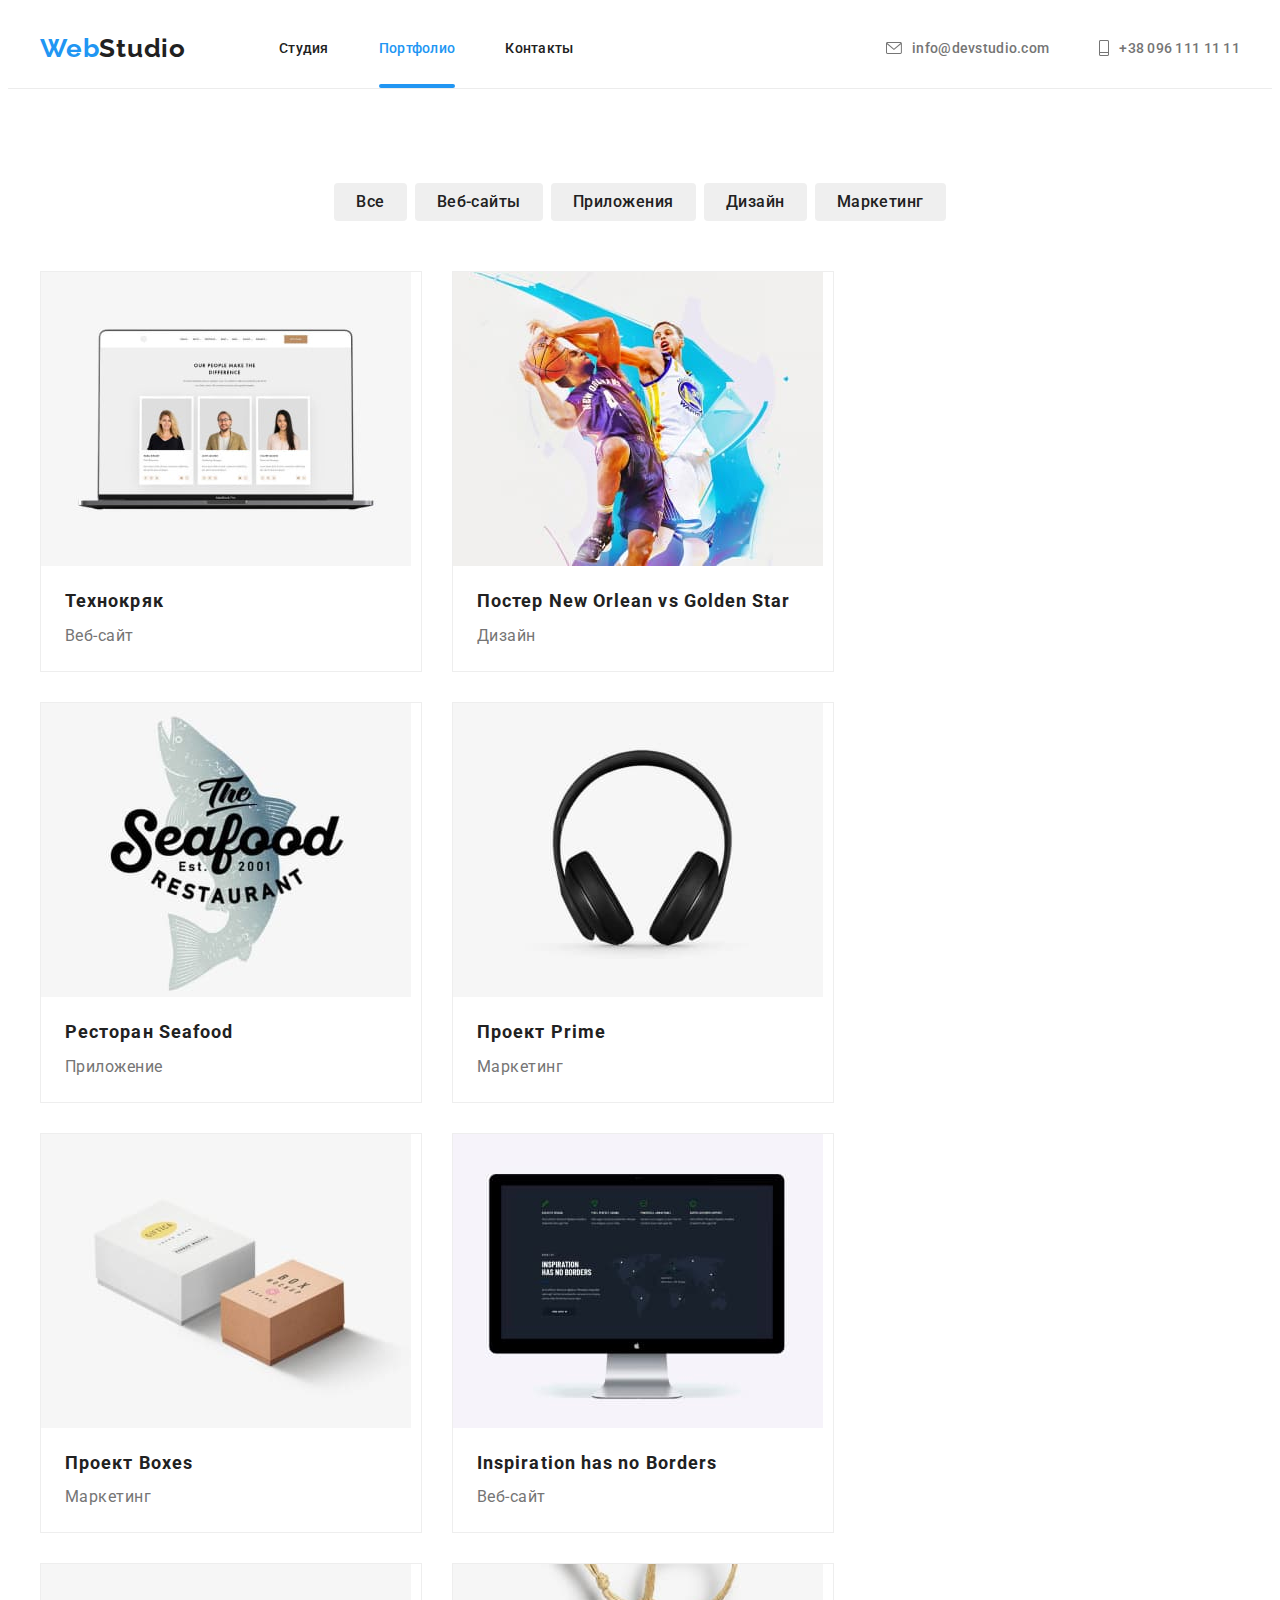
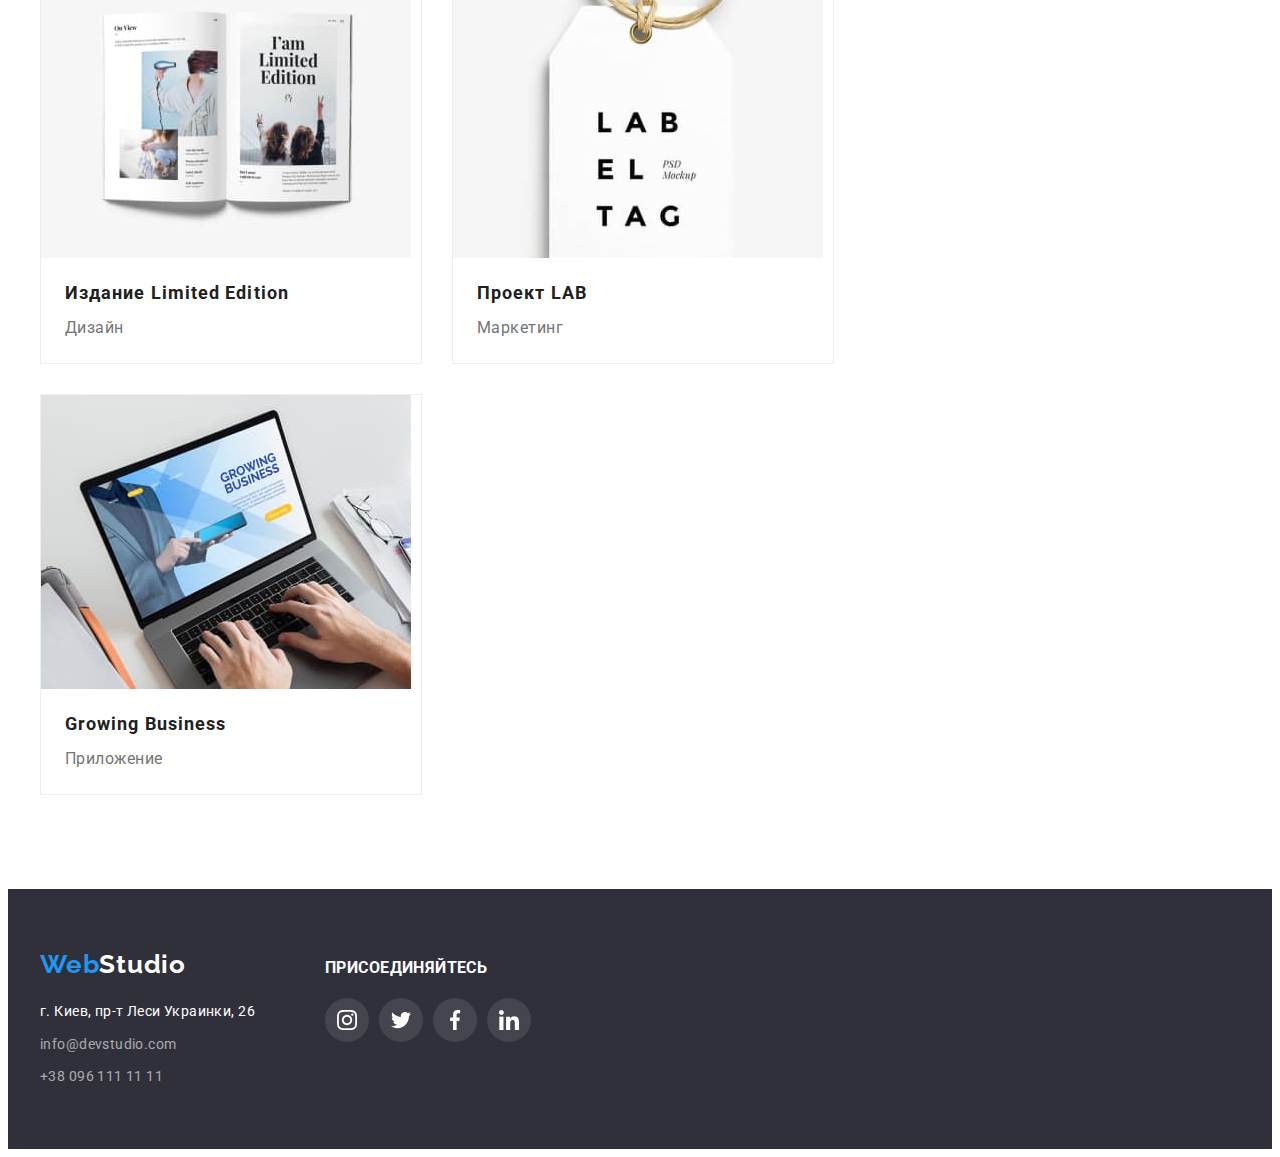
==== portfolio.html @ 5a347564 "Initial commit" ====
<!DOCTYPE html>
<html lang="en">
<head>
    <meta charset="UTF-8">
    <meta http-equiv="X-UA-Compatible" content="IE=edge">
    <meta name="viewport" content="width=device-width, initial-scale=1.0">
    <title>Portfolio</title>
    <link rel="preconnect" href="https://fonts.gstatic.com">
    <link  href="https://fonts.googleapis.com/css2?family=Raleway:wght@700&family=Roboto:wght@400;500;700;900&display=swap"
        rel="stylesheet">
    <link rel="stylesheet" href="https://cdnjs.cloudflare.com/ajax/libs/modern-normalize/1.0.0/modern-normalize.min.css"
            integrity="sha512-ISS7cAi1PEhQ8jnbJpJZMd29NlhNj4AWYyLOSp2CE/CsHxTCu+r+t0D2yoJudVrd0/8fTVPUVDzY5Tvli75u/g=="
            crossorigin="anonymous" />
<link rel="stylesheet" href="./css/styles.css">
</head>

<body class="body">
    <header class="header-line" >
        <div class="container">
        <div class="header">
    <nav class="nav-header">
        <a class="logo  none-link" href="index.html">Web<span class="logo-header">Studio</span></a>
            <ul class="site-nav">
                <li class="item"> <a href="./index.html" class="link-activ none-link">Студия</a> </li>
                <li class="item"> <a href="./portfolio.html" class="link-activ none-link current">Портфолио</a> </li>
          <li class=""> <a href="" class="link-activ none-link">Контакты</a> </li>
            </ul>
        </nav>
        <ul class="contact">
            <li class="contact-link" > <a href="" class="link none-link">
                <svg class="icon-h-em">
                    <use href="./images/header/iconhead.svg#icon-envelope"></use>
                </svg> info@devstudio.com</a></li>
            <li class="contact-link"> <a href="" class="link none-link"> 
                <svg class="icon-h-sm">
                    <use href="./images/header/iconhead.svg#icon-Vector"></use>
                </svg> +38 096 111 11 11
            </a> </li>
        </ul>
    </div>
</div>
    </header>

    <main>
        <section class="section-portfolio">
            <div class="container">
        <h1 class="visually-hidden">Фильтр</h1>

        <ul class="one-portfolio">
        <li  class="one-portfolio-item"> <button class="btn-portfolio" type="button"> Все</button> </li>
        <li class="one-portfolio-item"> <button class="btn-portfolio" type="button"> Веб-сайты</button></li>
        <li class="one-portfolio-item"> <button class="btn-portfolio" type="button"> Приложения</button></li>
        <li class="one-portfolio-item"> <button class="btn-portfolio" type="button"> Дизайн</button></li>
        <li class="one-portfolio-item"> <button class="btn-portfolio" type="button"> Маркетинг</button></li>
    </ul>
   

<ul class="two-portfolio">

<li class="two-portfolio-item" >
    
    <a class="two-portfolio-a none-link" href="">
    <div class= "portfolio-overlay">
    <img src="./images/portfolio/img1.jpg" alt="Технокряк" width="370" height ="294"> 
<p class="portfolio-descrp">
    Технокряк это современная площадка распространения коронавируса. Компании используют эту платформу для цифрового шпионажа и атак на защищённые сервера конкурентов.
</p>
</div>
    <div class="box">
            <h2 class="title-porfolio">Технокряк</h2>
<p class="text-porfolio">Веб-сайт</p> </div>
</a>
</li>



<li class="two-portfolio-item"> 
    
    <a class="two-portfolio-a none-link" href="">
 <div class= "portfolio-overlay" >
    <img src="./images/portfolio/img2.jpg" alt="Постер New Orlean vs Golden Star" width="370" height ="294"> 
   <p class="portfolio-descrp">
    Постер New Orlean vs Golden Star. Лучшие дизайнерские решения.
   </p>
</div>
    <div class="box">
    <h2 class="title-porfolio">Постер New Orlean vs Golden Star</h2>
<p class="text-porfolio">Дизайн</p>
</div>
 </a>
</li>



<li class="two-portfolio-item" > 
    
    <a class="two-portfolio-a none-link" href="">
<div class="portfolio-overlay">
    <img src="./images/portfolio/img3.jpg" alt="" width="370" height ="294"> 
   <p class="portfolio-descrp">
       Укусно, как у бабули. Съешь и тарелку.</p>
    </div>
    <div class="box">
    <h2 class="title-porfolio">Ресторан Seafood</h2>
<p class="text-porfolio">Приложение</p>
</div></a>
</li>


<li class="two-portfolio-item">
    
    <a class="two-portfolio-a none-link" href=""> 
<div class="portfolio-overlay">
    <img src="./images/portfolio/img4.jpg" alt="" width="370" height ="294" > 
<p class="portfolio-descrp">Технокряк это современная площадка распространения коронавируса. Компании используют эту платформу для цифрового
шпионажа и атак на защищённые сервера конкурентов.</p>
</div>
    <div class="box">   
         <h2 class="title-porfolio">Проект Prime</h2>
<p class="text-porfolio">Маркетинг</p>
</div> </a>
</li>


<li class="two-portfolio-item">
    
    <a class="two-portfolio-a none-link" href="">
<div class= "portfolio-overlay">
         <img src="./images/portfolio/img5.jpg" alt="" width="370" height ="294"> 
   <p class="portfolio-descrp">
       Технокряк это современная площадка распространения коронавируса. Компании используют эту платформу для цифрового шпионажа и атак на защищённые сервера конкурентов.
   </p>
</div>
    <div class="box">
    <h2 class="title-porfolio" > Проект Boxes</h2>
    <p  class="text-porfolio">Маркетинг</p>
</div></a>
</li>


    <li class="two-portfolio-item">
        
        <a class="two-portfolio-a none-link" href="">
       <div class= "portfolio-overlay">
            <img src="./images/portfolio/img6.jpg" alt="" width="370" height ="294"> 
       <p class="portfolio-descrp">
           Технокряк это современная площадка распространения коронавируса. Компании используют эту платформу для цифрового шпионажа и атак на защищённые сервера конкурентов.
       </p>
</div>
        <div class="box">
        <h2 class="title-porfolio">Inspiration has no Borders</h2>
        <p class="text-porfolio">Веб-сайт</p> 
    </div></a>
    </li>
    
    
<li class="two-portfolio-item ">
    
    <a class="two-portfolio-a none-link" href=""> 
        <div class= "portfolio-overlay" >
        <img src="./images/portfolio/img7.jpg" alt="" width="370" height ="294"> 
   <p class="portfolio-descrp">
       Технокряк это современная площадка распространения коронавируса. Компании используют эту платформу для цифрового шпионажа и атак на защищённые сервера конкурентов.
   </p> 
</div>
    <div class="box">
<h2 class="title-porfolio">Издание Limited Edition</h2>
    <p class="text-porfolio">Дизайн</p>
</div> </a>
</li>


    <li class="two-portfolio-item">

          <a class="two-portfolio-a none-link" href="">
              <div class= "portfolio-overlay" >
              <img src="./images/portfolio/img8.jpg" alt="" width="370" height ="294"> 
     <p class="portfolio-descrp"> 
         Технокряк это современная площадка распространения коронавируса. Компании используют эту платформу для цифрового шпионажа и атак на защищённые сервера конкурентов.
     </p> 
</div>
        <div class="box">
        <h2 class="title-porfolio">Проект LAB</h2>
        <p class="text-porfolio">Маркетинг</p>
    </div></a>
    </li>
    
    
        <li class="two-portfolio-item">

             <a class="two-portfolio-a none-link" href="">
                 <div class= "portfolio-overlay">
                <img src="./images/portfolio/img9.jpg" alt="Игорь Демьяненко" width="370" height ="294">
          <p class="portfolio-descrp">
              Технокряк это современная площадка распространения коронавируса. Компании используют эту платформу для цифрового шпионажа и атак на защищённые сервера конкурентов.
          </p>
</div>
            <div class="box">
            <h2 class="title-porfolio">Growing Business</h2>
            <p class="text-porfolio">Приложение</p>
    </div>
</a>
        </li>
        

</ul>
</div>
</section>
    </main>
            <footer class="footer">
                <div class="container-footer footer-social">
            
                    <div>
                        <a class="logo">Web<span class="logo-footer">Studio</span></a>
            
                        <address class="address">
                            <ul class="contact-footer">
                                <li class="footer-list"> <a
                                        href="https://www.google.com/maps/d/embed?mid=10uSM3H-mIU3GznYo2szRIEphczw"
                                        class=" address-footer none-link">г. Киев, пр-т Леси Украинки, 26</a> </li>
                                <li class="footer-list"> <a href="" class="link-footer none-link"> info@devstudio.com</a></li>
                                <li class="footer-list"> <a href="" class="link-footer none-link"> +38 096 111 11 11 </a></li>
                            </ul>
                        </address>
                    </div>
            
            
                    <div class="footer-social1">
                        <h3 class="titel-footer-link">ПРИСОЕДИНЯЙТЕСЬ</h3>
                        <ul class="list-social">
            
                            <li class="list-social-item">
                                <a href="" class="list-social-link">
                                    <svg class="icon-list-social-footer">
                                        <use href="./images/social link/iconslink.svg#icon-instagram-2"> </use>
                                    </svg>
                                </a>
                            </li>
                            <li class="list-social-item">
                                <a href="" class="list-social-link">
                                    <svg class="icon-list-social-footer">
                                        <use href="./images/social link/iconslink.svg#icon-twitter-1"> </use>
                                    </svg>
                                </a>
                            </li>
                            <li class="list-social-item">
                                <a href="" class="list-social-link">
            
                                    <svg class="icon-list-social-footer">
                                        <use href="./images/social link/iconslink.svg#icon-facebook-1"> </use>
                                    </svg></a>
                            </li>
                            <li class="list-social-item">
                                <a href="" class="list-social-link">
                                    <svg class="icon-list-social-footer">
                                        <use href="./images/social link/iconslink.svg#icon-linkedin-1"> </use>
                                    </svg>
                                </a>
                            </li>
                        </ul>
                    </div>
                </div>
            
            </footer>
</body>
</html>
---- css/styles.css ----
/* цвет основного текста background: #212121;*/
/* цвет вторичного текста : #757575;*/
/* цвет акцента background: #2196F3;*/
:root {
  --primery-text-color: #212121;
  --secondary-text-color: #757575;
  --accent-text-color: #2196f3;
  --link-text-color: #ffffff;
  --background-hero-footer-color: #2f303a;
  --contact-footer-text-color: rgba(255, 255, 255, 0.6);
  --btn-portfolio-color: #f5f4fa;
  --icon-client-color: #afb1b8;
}

.body {
  font-family: Roboto, Raleway, sans-serif;
  font-style: normal;
  font-size: 16px;
  line-height: 1.36;
  letter-spacing: 0.03em;
  color: var(--primery-text-color);
  background-color: var(--link-text-color);
}
/* сброс стилей*/
h1,
h2,
h3,
h4,
h5,
h6,
p {
  margin-top: 0px;
  margin-bottom: 0px;
  padding-left: 0px;
}

ul {
  margin-top: 0px;
  margin-bottom: 0px;
  padding-left: 0px;
  list-style: none;
}
img {
  display: block;
  max-width: 100%;
  height: auto;
}

.none-link {
  text-decoration: none;
}
/*Скрытый загловок*/
.visually-hidden {
  position: absolute;
  width: 1px;
  height: 1px;
  margin: -1px;
  border: 0;
  padding: 0;

  white-space: nowrap;
  clip-path: inset(100%);
  clip: rect(0 0 0 0);
  overflow: hidden;
}

/* Шапка сайта*/
/* Стили логотипа*/

.contact {
  display: flex;
  align-items: center;
  margin-left: auto;
}

.header {
  display: flex;
  align-items: center;
  justify-content: space-between;
}
.header-line {
  border-bottom: 1px solid #ececec;
}

.logo {
  font-family: Raleway, sans-serif;
  font-weight: 700;
  font-size: 26px;
  line-height: 1.19;
  letter-spacing: 0.03em;
  color: var(--accent-text-color);
  margin-right: 93px;
}

.nav-header {
  display: flex;
  align-items: center;
  justify-content: space-between;
}
.logo-header {
  color: var(--primery-text-color);
  padding-top: 24px;
  padding-bottom: 25px;
}

.logo-footer {
  color: var(--link-text-color);
}

.container {
  width: 1200px;
  margin: 0 auto;
  padding-left: 15px;
  padding-right: 15px;
}
.site-nav .link-activ {
  font-weight: 500;
  font-size: 14px;
  line-height: 1.17;
  display: block;
  letter-spacing: 0.02em;
  color: var(--primery-text-color);
  transition: color 250ms cubic-bezier(0.4, 0, 0.2, 1), fill 250ms cubic-bezier(0.4, 0, 0.2, 1);
}
.link-activ {
  position: relative;

  padding-top: 32px;
  padding-bottom: 32px;

  display: flex;
  align-items: center;
}

.current::after {
  content: '';
  position: absolute;

  display: block;
  width: 100%;
  height: 4px;

  background-color: var(--accent-text-color);
  left: 0px;
  bottom: 0px;
  border-radius: 2px;
}

.link {
  font-weight: 500;
  font-size: 14px;
  line-height: 1.17;
  display: block;
  letter-spacing: 0.02em;
  color: var(--primery-text-color);
  padding-top: 32px;
  padding-bottom: 32px;
}

.link {
  display: flex;
  align-items: center;
}

.site-nav {
  display: flex;
  align-items: center;
  justify-content: space-between;
  margin: 0 auto;
}

.site-nav .item:not(:last-child) {
  margin-right: 50px;
}

/*Icon header*/
.icon-h-em {
  width: 16px;
  height: 12px;
  margin-right: 10px;
  fill: currentColor;
  transition: fill 250ms cubic-bezier(0.4, 0, 0.2, 1);
}
.icon-h-sm {
  width: 10px;
  height: 16px;
  margin-right: 10px;
  fill: currentColor;
  transition: fill 250ms cubic-bezier(0.4, 0, 0.2, 1);
}
.icon-h-em:hover,
.icon-h-em:focus,
.icon-h-sm:hover,
.icon-h-sm:focus {
  fill: var(--accent-text-color);
  cursor: pointer;
}

/* end icon header*/

/* icon faetcher*/
.feat1 {
  display: flex;
  align-items: center;
  justify-content: center;
  background-color: rgba(245, 244, 250, 1);
  height: 120px;
  margin-bottom: 30px;
}
.item-feat {
  width: 270px;
}

.iconfeat {
  width: 70px;
  height: 70px;
}
/* end icon faetcher*/

/* иконки соц.сетей*/
.list-social {
  display: flex;
  align-items: center;
  justify-content: center;
  width: 206px;
  margin: auto;
}
.list-social-link {
  width: 44px;
  height: 44px;
  display: flex;
  align-items: center;
  justify-content: center;
  fill: var(--icon-client-color);

  transition: fill 250ms cubic-bezier(0.4, 0, 0.2, 1), color 250ms cubic-bezier(0.4, 0, 0.2, 1),
    background-color 250ms cubic-bezier(0.4, 0, 0.2, 1),
    border-radius 250ms cubic-bezier(0.4, 0, 0.2, 1);
}
.list-social-item {
  background-color: rgba(255, 255, 255, 0.1);
  border-radius: 50%;
}
.list-social {
  margin-top: 16px;
}
.icon-list-social {
  width: 20px;
  height: 20px;
}

.list-social .list-social-item:not(:last-child) {
  margin-right: 10px;
}

.list-social-item > a:focus {
  background-color: var(--accent-text-color);
  border-radius: 50%;
  cursor: pointer;
  color: var(--link-text-color);
  fill: var(--link-text-color);
}

.list-social-link:hover {
  background-color: var(--accent-text-color);
  border-radius: 50%;
  cursor: pointer;
  color: var(--link-text-color);
  fill: var(--link-text-color);
}

/* END  иконки соц.сетей*/

.address .list-social-item .contact {
  margin: 0px;
}

.contact-link .link {
  color: var(--secondary-text-color);
  transition: color 250ms cubic-bezier(0.4, 0, 0.2, 1);
}
.contact-link:not(:first-child) {
  margin-left: 50px;
}

/* Ссылки и контакты в хедере и футере*/
.site-nav .link-activ:hover,
.site-nav .link-activ:focus,
.contact-link .link:focus,
.contact-footer .link:hover,
.contact-footer .link:focus,
.contact-link .link:hover {
  color: var(--accent-text-color);
  fill: var(--accent-text-color);
}
.site-nav .current {
  color: var(--accent-text-color);
}

/* Студия, текст и заголовки*/

.section {
  padding-bottom: 0px;
  padding-top: 94px;
}
.section-work {
  padding-bottom: 94px;
  padding-top: 94px;
}
.section-client {
  padding-bottom: 94px;
  padding-top: 94px;
}

.section-one-title {
  font-weight: 700;
  font-size: 14px;
  line-height: 1.14;
  letter-spacing: 0.03em;
  text-transform: uppercase;
}

.section-one-text {
  font-weight: 400;
  font-size: 14px;
  line-height: 1.71;
  letter-spacing: 0.03em;
  color: var(--secondary-text-color);
  margin-top: 10px;
  width: 270px;
}

.section-title {
  font-weight: 700;
  font-size: 36px;
  line-height: 1.16;
  text-align: center;
  letter-spacing: 0.03em;
  color: var(--primery-text-color);
  margin-bottom: 50px;
}
.section-two-title {
  font-weight: 500;
  font-size: 16px;
  line-height: 1.35;
  text-align: center;
  letter-spacing: 0.03em;
  color: var(--primery-text-color);
}
.list-section .item-overlay:not(:first-child) {
  margin-left: 30px;
}
.list-section .item-comand:not(:first-child) {
  margin-left: 30px;
}
.item-overlay {
  position: relative;
  display: flex;
  align-items: center;
  justify-content: center;
  width: 370px;
}
.activities-overlay {
  position: absolute;
  left: 0;
  bottom: 0;

  width: 100%;
  font-weight: 700;
  font-size: 14px;
  line-height: 1.14;
  text-align: center;
  letter-spacing: 0.03em;
  text-transform: uppercase;
  padding: 30px 0px 27px 0px;
  color: var(--link-text-color);
  background-color: rgba(47, 48, 58, 0.8);
}
/* Наша команда*/
.comand {
  padding: 30px 30px;
}
.section-color {
  background: var(--btn-portfolio-color);
  padding-bottom: 94px;
  padding-top: 94px;
}

.section-three-text {
  font-weight: 400;
  font-size: 16px;
  letter-spacing: 0.03em;
  color: var(--secondary-text-color);
  line-height: 1.18;
  text-align: center;
  margin-top: 10px;
}
.list-section {
  display: flex;
  justify-content: space-between;
  align-items: center;
}
.list-section .item-comand {
  box-shadow: 0px 1px 3px rgba(0, 0, 0, 0.12), 0px 1px 1px rgba(0, 0, 0, 0.14),
    0px 2px 1px rgba(0, 0, 0, 0.2);
  border-radius: 0px 0px 4px 4px;
  background: var(--link-text-color);
}

/* Постоянные клиенты*/
.client-titel {
  font-weight: 700;
  font-size: 36px;
  line-height: 1.17;
  text-align: center;
  letter-spacing: 0.03em;
  color: var(--primery-text-color);
  margin-bottom: 50px;
}

.list-section-client {
  display: flex;
  justify-content: space-between;
  align-items: center;
}

.list-section-client .link-client:not(:last-child) {
  margin-right: 30px;
}
.icon-client {
  width: 106px;
  height: 60px;
}

.link-client-a {
  color: var(--accent-text-color);
  width: 170px;
  height: 92px;

  display: flex;
  align-items: center;
  justify-content: center;

  fill: var(--icon-client-color);
  border: 1px solid rgba(175, 177, 184, 1);
  border-radius: 4px;

  transition: border-color 250ms cubic-bezier(0.4, 0, 0.2, 1),
    fill 250ms cubic-bezier(0.4, 0, 0.2, 1);
}
.link-client-a:hover,
.link-client-a:focus {
  fill: var(--accent-text-color);
  border-color: var(--accent-text-color);
}

/*END CLIENT*/

/* Портфолио, текст и загловки */
/*заголовок по стилю :совпадает с боди*/
.text-porfolio {
  line-height: 1.87;
  margin-top: 4px;
  font-weight: 400;
  font-size: 16px;
  letter-spacing: 0.03em;
  color: var(--secondary-text-color);
}
.title-porfolio {
  font-weight: 700;
  font-size: 18px;
  line-height: 1.71;
  letter-spacing: 0.06em;
  color: var(--primery-text-color);
}
.one-portfolio {
  display: flex;
  justify-content: center;
  margin-bottom: 50px;
  margin-left: auto;
  margin-right: auto;
}
.one-portfolio .one-portfolio-item:not(:last-child) {
  margin-right: 8px;
}
.two-portfolio {
  display: flex;
  flex-wrap: wrap;
  margin-top: -30px;
  margin-right: -30px;
}
.two-portfolio-item {
  margin-top: 30px;
  margin-right: 30px;
  flex-basis: calc((100% - 90px) / 3);
  border: 1px solid#EEEEEE;
}
.two-portfolio-a:hover,
.two-portfolio-a:focus {
  box-shadow: 1px 4px 6px 0px rgba(0, 0, 0, 0.16), 0px 4px 4px 0px rgba(0, 0, 0, 0.06),
    0px 1px 1px 0px rgba(0, 0, 0, 0.12);
}
.two-portfolio-a {
  display: block;
  color: var(--secondary-text-color);
  transition: box-shadow 250ms cubic-bezier(0.4, 0, 0.2, 1);
}
.box {
  padding: 20px 24px;
}
.section-portfolio {
  padding-bottom: 94px;
  padding-top: 94px;
}

.portfolio-overlay {
  position: relative;
  overflow: hidden;
}

.portfolio-descrp {
  position: absolute;
  top: 0px;
  left: 0px;
  width: 100%;
  height: 100%;
  background-color: var(--accent-text-color);
  color: var(--link-text-color);
  text-align: center;
  padding: 64px 23px;

  font-size: 18px;
  line-height: 1.55;
  letter-spacing: 0.03em;
  font-style: normal;

  transition: transform 250ms cubic-bezier(0.4, 0, 0.2, 1);
  transform: translateY(100%);
}

.two-portfolio-a:hover .portfolio-descrp,
.two-portfolio-a:focus .portfolio-descrp {
  transform: translateY(0%);
}
/* HERO */
.hero {
  text-align: center;
  padding-top: 200px;
  padding-bottom: 200px;
  max-width: 1600px;
  height: 600px;
  background-image: linear-gradient(to right, rgba(47, 48, 58, 0.4), rgba(47, 48, 58, 0.4)),
    url(../images/hero/Img.svg);
  background-color: var(--background-hero-footer-color);
  background-position: center;
  background-repeat: no-repeat;
  background-size: cover;
}
.hero-title {
  font-weight: 900;
  font-size: 44px;
  line-height: 1.36;
  text-transform: uppercase;
  color: var(--link-text-color);
  text-align: center;
  margin-bottom: 30px;
}

/* Footer*/
.footer {
  font-size: 14px;
  line-height: 1.71;
  letter-spacing: 0.03em;
  color: var(--link-text-color);
  background-color: var(--background-hero-footer-color);
  padding-top: 60px;
  padding-bottom: 60px;
}

.container-footer .logo {
  margin-right: 0px;
  display: block;
  margin-bottom: 20px;
}
.contact-footer .footer-list:not(:last-child) {
  margin-bottom: 9px;
}

.container-footer {
  width: 1200px;
  margin: 0 auto;
  padding-left: 15px;
  padding-right: 15px;
}
.footer-social {
  display: flex;
  align-items: baseline;
}

.link-footer {
  font-family: inherit;
  color: var(--contact-footer-text-color);
}

.address-footer {
  color: var(--link-text-color);
}
.address {
  font-style: normal;
}
.tittle-footer-link {
  font-weight: 700;
  font-size: 14px;
  line-height: 1.14;
  letter-spacing: 0.03em;
  text-transform: uppercase;
}

.footer-social1 {
  margin-left: 70px;
}

.icon-list-social-footer {
  fill: var(--link-text-color);
  height: 20px;
  width: 20px;
}
/* button */

.btn-hero {
  display: inline-block;
  font-size: inherit;
  font-weight: 700;
  font-size: 16px;
  line-height: 1.875;
  color: var(--link-text-color);
  background-color: var(--accent-text-color);
  align-items: center;
  text-align: center;
  letter-spacing: 0.06em;
  padding: 10px 32px;
  border: none;
  border-radius: 4px;
  box-shadow: 4px 4px 0px rgba(0, 0, 0, 0.15);

  transition: background-color 250ms cubic-bezier(0.4, 0, 0.2, 1),
    color 250ms cubic-bezier(0.4, 0, 0.2, 1), box-shadow 250ms cubic-bezier(0.4, 0, 0.2, 1);
}

.btn-portfolio {
  font-family: inherit;
  font-weight: 500;
  font-size: 16px;
  line-height: 1.62;
  text-align: center;
  cursor: pointer;
  letter-spacing: 0.03em;
  color: var(--primery-text-color);
  background-color: var(-btn-portfolio-color);
  border-radius: 4px;
  border: none;
  padding: 6px 22px;

  transition: background-color 250ms cubic-bezier(0.4, 0, 0.2, 1),
    color 250ms cubic-bezier(0.4, 0, 0.2, 1), box-shadow 250ms cubic-bezier(0.4, 0, 0.2, 1);
}

.btn-hero:hover,
.btn-hero:focus {
  background-color: #188ce8;
  box-shadow: 0px 4px 4px 0px rgba(0, 0, 0, 0.15);
  color: var(--link-text-color);
  cursor: pointer;
}
.btn-portfolio:hover,
.btn-portfolio:focus {
  color: var(--link-text-color);
  background-color: var(--accent-text-color);
  box-shadow: 0px 2px 2px 0px rgba(0, 0, 0, 0.12), 0px 1px 2px 0px rgba(0, 0, 0, 0.08),
    0px 3px 1px 0px rgba(0, 0, 0, 0.01);
  border-radius: 4px;
}
/* МОДАЛЬНОЕ ОКНО*/
.backdrop {
  position: fixed;
  top: 0;
  left: 0;

  width: 100%;
  height: 100%;

  background-color: rgba(0, 0, 0, 0.2);
  transition: opacity 250ms cubic-bezier(0.4, 0, 0.2, 1),
    visibility 250ms cubic-bezier(0.4, 0, 0.2, 1);
}

.is-hidden {
  opacity: 0;
  visibility: hidden;
  pointer-events: none;
}

.modal {
  position: absolute;
  top: 50%;
  left: 50%;
  transform: translate(-50%, -50%);

  width: 528px;
  height: 581px;

  background-color: var(--link-text-color);
  border-radius: 4px;
  box-shadow: 0px 1px 3px rgba(0, 0, 0, 0.12), 0px 1px 1px rgba(0, 0, 0, 0.14),
    0px 2px 1px rgba(0, 0, 0, 0.2);
}
.close-btn {
  position: absolute;
  top: 14px;
  right: 14px;

  width: 30px;
  height: 30px;
  border-radius: 50%;
  cursor: pointer;

  background-color: var(--link-text-color);
  border: 1px solid var(--icon-client-color);
}

.close {
  position: absolute;
  top: 50%;
  left: 50%;
  transform: translate(-50%, -50%);
}
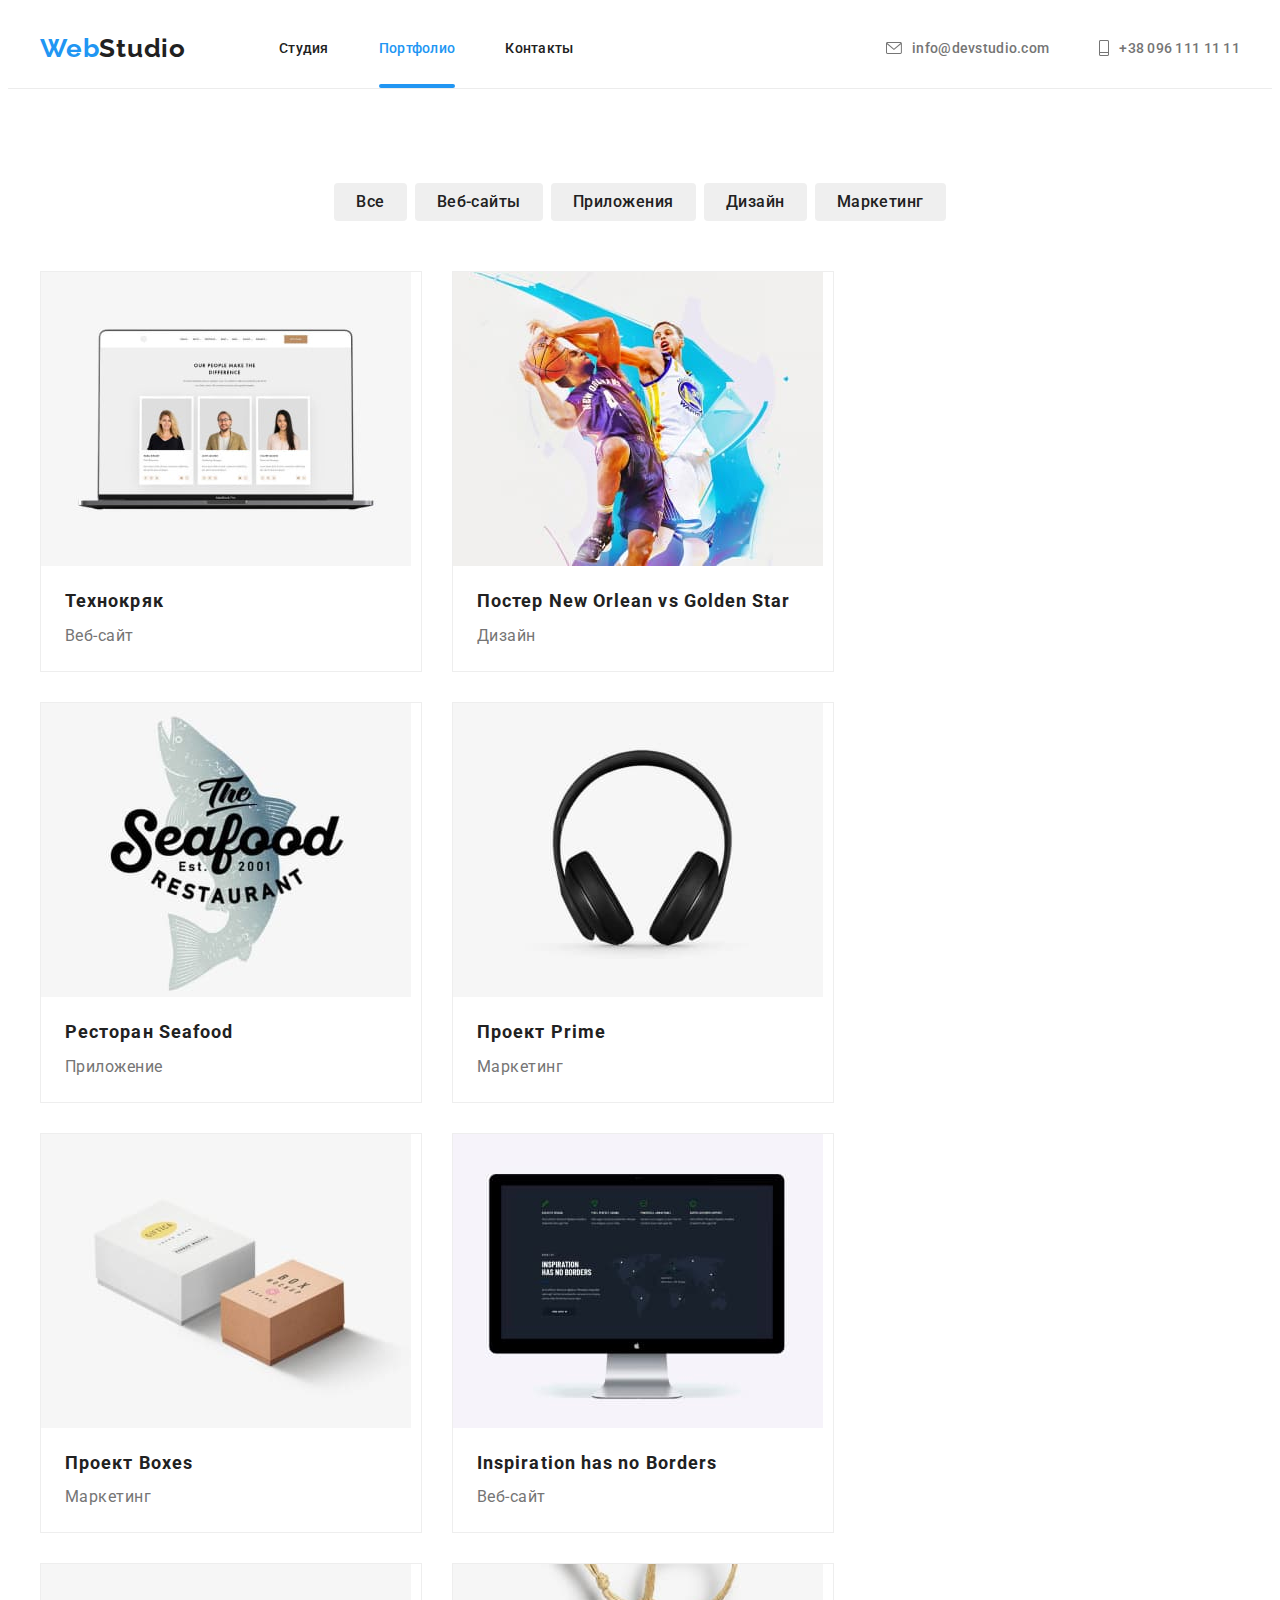
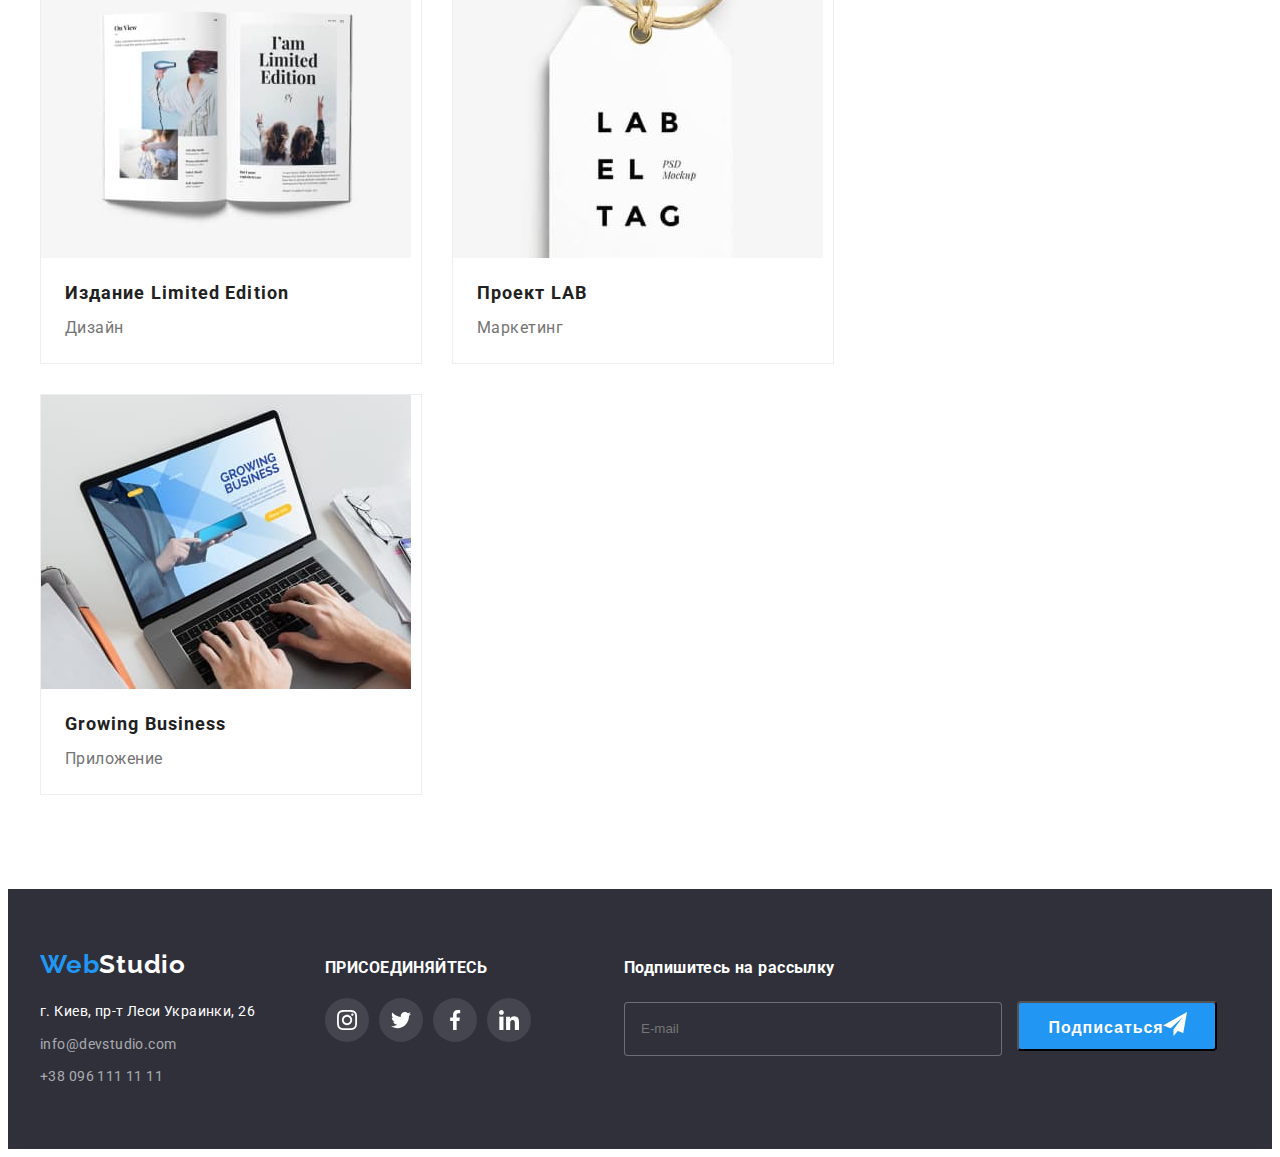
==== commit 1a704c83: "подписаться" ====
--- a/portfolio.html
+++ b/portfolio.html
@@ -259,8 +259,21 @@
                             </li>
                         </ul>
                     </div>
-                </div>
-            
+               
+            
+                
+    <form class="form-sub">
+        <h3 class="titel-footer-link">Подпишитесь на рассылку</h3>
+                <label>
+                    <input type="email" name="email" placeholder="E-mail" />
+                </label>
+                <button  class="btn-subsckript" type="submit">Подписаться 
+                    <svg class="telegram-icon" width="24" height="24">
+                        <use href="./images/modalstyle/modal.svg#icon-send"></use>
+                    </svg>
+                </button>
+            </form>
+            </div>
             </footer>
 </body>
 </html>--- a/css/styles.css
+++ b/css/styles.css
@@ -608,7 +608,7 @@
 .address {
   font-style: normal;
 }
-.tittle-footer-link {
+.title-footer-link {
   font-weight: 700;
   font-size: 14px;
   line-height: 1.14;
@@ -625,6 +625,68 @@
   height: 20px;
   width: 20px;
 }
+
+/*Расслыка в футере*/
+
+.input {
+  padding: 8px;
+  font-family: inherit;
+}
+
+.label {
+  display: flex;
+  flex-direction: column;
+  margin-bottom: 8px;
+}
+
+.btn-subsckript {
+  position: relative;
+  font-weight: 700;
+  font-size: 16px;
+  font-weight: bold;
+  line-height: 1.88;
+  letter-spacing: 0.06em;
+  text-align: center;
+  padding: 10px 29px;
+  min-width: 200px;
+
+  width: 200px;
+  height: 50px;
+  color: var(--link-text-color);
+  background-color: var(--accent-text-color);
+
+  border-radius: 4px;
+  box-shadow: rgba(0, 0, 0, 0.15);
+  cursor: pointer;
+
+  display: inline-flex;
+}
+.telegram-icon {
+  position: absolute;
+  right: 28px;
+  bottom: 13px;
+  margin-left: 10px;
+}
+
+.form-sub {
+  display: block;
+  flex-direction: column;
+  margin-left: 93px;
+}
+.form-sub input {
+  background-color: var(--background-hero-footer-color);
+  width: 358px;
+  height: 50px;
+  margin-top: 20px;
+  margin-right: 12px;
+  padding-left: 16px;
+
+  border: 1px solid rgba(255, 255, 255, 0.3);
+  box-shadow: rgba(0, 0, 0, 0.15);
+
+  border-radius: 4px;
+}
+
 /* button */
 
 .btn-hero {
@@ -680,6 +742,7 @@
     0px 3px 1px 0px rgba(0, 0, 0, 0.01);
   border-radius: 4px;
 }
+
 /* МОДАЛЬНОЕ ОКНО*/
 .backdrop {
   position: fixed;
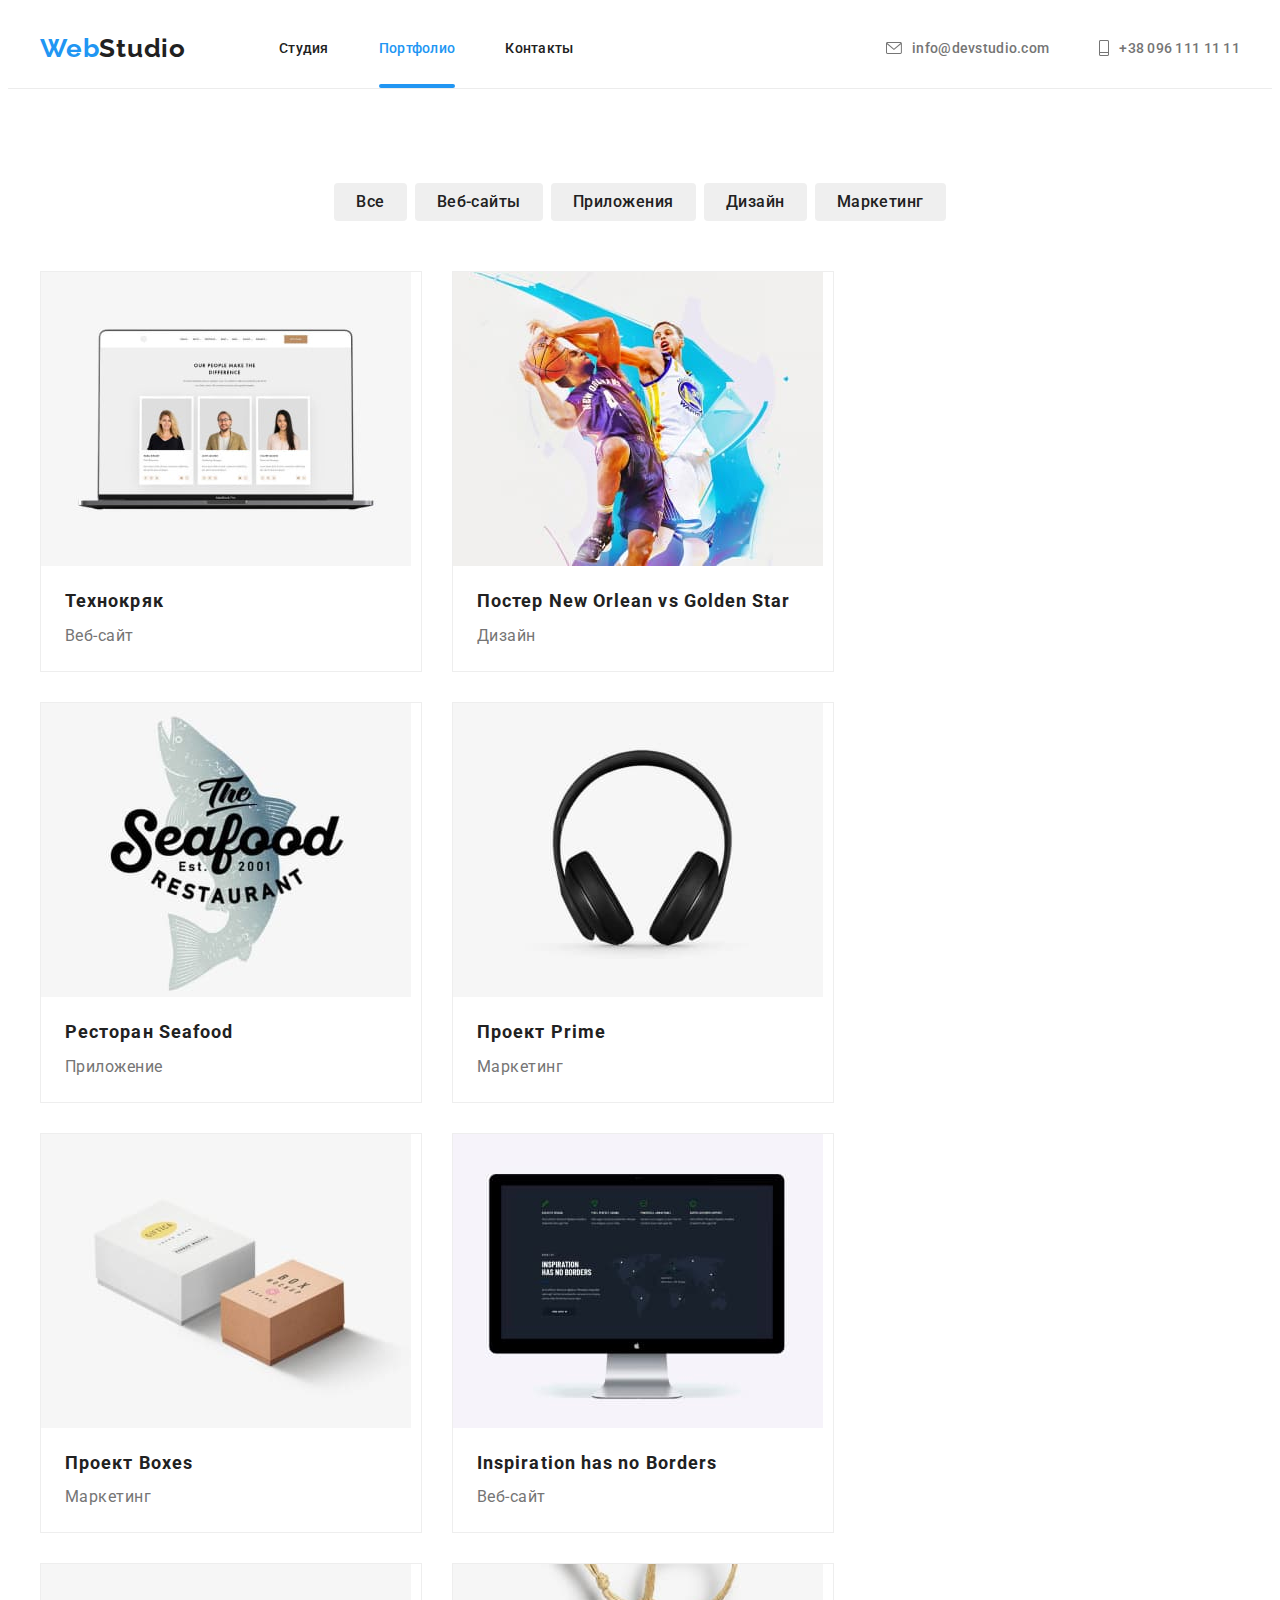
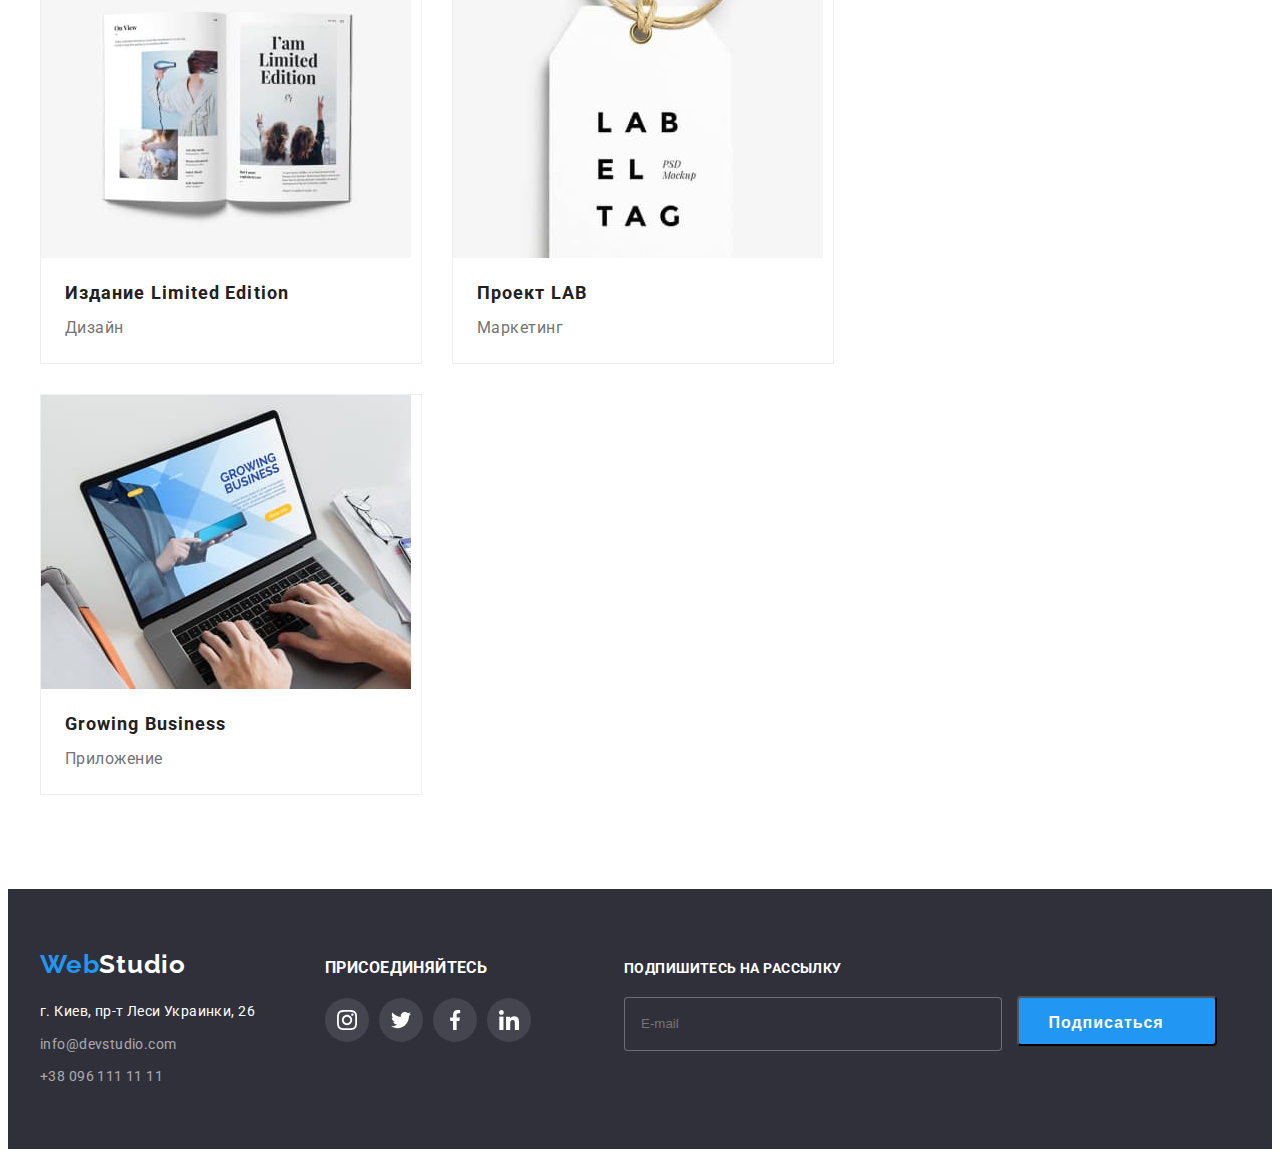
==== commit 4c6c537b: "120621" ====
--- a/portfolio.html
+++ b/portfolio.html
@@ -210,7 +210,7 @@
             <footer class="footer">
                 <div class="container-footer footer-social">
             
-                    <div>
+                    <div class="">
                         <a class="logo">Web<span class="logo-footer">Studio</span></a>
             
                         <address class="address">
@@ -226,7 +226,7 @@
             
             
                     <div class="footer-social1">
-                        <h3 class="titel-footer-link">ПРИСОЕДИНЯЙТЕСЬ</h3>
+                        <h3 class="">ПРИСОЕДИНЯЙТЕСЬ</h3>
                         <ul class="list-social">
             
                             <li class="list-social-item">
@@ -263,7 +263,7 @@
             
                 
     <form class="form-sub">
-        <h3 class="titel-footer-link">Подпишитесь на рассылку</h3>
+        <h3 class="title-footer-link">Подпишитесь на рассылку</h3>
                 <label>
                     <input type="email" name="email" placeholder="E-mail" />
                 </label>
--- a/css/styles.css
+++ b/css/styles.css
@@ -10,6 +10,7 @@
   --contact-footer-text-color: rgba(255, 255, 255, 0.6);
   --btn-portfolio-color: #f5f4fa;
   --icon-client-color: #afb1b8;
+  --btn-activ-color: #188ce8;
 }
 
 .body {
@@ -592,6 +593,7 @@
   padding-left: 15px;
   padding-right: 15px;
 }
+
 .footer-social {
   display: flex;
   align-items: baseline;
@@ -628,19 +630,9 @@
 
 /*Расслыка в футере*/
 
-.input {
-  padding: 8px;
-  font-family: inherit;
-}
-
-.label {
-  display: flex;
-  flex-direction: column;
-  margin-bottom: 8px;
-}
-
 .btn-subsckript {
   position: relative;
+
   font-weight: 700;
   font-size: 16px;
   font-weight: bold;
@@ -660,7 +652,13 @@
   cursor: pointer;
 
   display: inline-flex;
-}
+  transition: background-color 250ms cubic-bezier(0.4, 0, 0.2, 1);
+}
+.btn-subsckript:hover,
+.btn-subsckript:focus {
+  background-color: var(--btn-activ-color);
+}
+
 .telegram-icon {
   position: absolute;
   right: 28px;
@@ -669,7 +667,7 @@
 }
 
 .form-sub {
-  display: block;
+  display: inline-block;
   flex-direction: column;
   margin-left: 93px;
 }
@@ -686,6 +684,7 @@
 
   border-radius: 4px;
 }
+/* end рассылка*/
 
 /* button */
 
@@ -729,7 +728,7 @@
 
 .btn-hero:hover,
 .btn-hero:focus {
-  background-color: #188ce8;
+  background-color: var(--btn-activ-color);
   box-shadow: 0px 4px 4px 0px rgba(0, 0, 0, 0.15);
   color: var(--link-text-color);
   cursor: pointer;
@@ -767,10 +766,11 @@
   position: absolute;
   top: 50%;
   left: 50%;
-  transform: translate(-50%, -50%);
+  transform: translate(-50%, -50%) scale(1);
 
   width: 528px;
   height: 581px;
+  padding: 40px;
 
   background-color: var(--link-text-color);
   border-radius: 4px;
@@ -779,8 +779,8 @@
 }
 .close-btn {
   position: absolute;
-  top: 14px;
-  right: 14px;
+  top: 8px;
+  right: 8px;
 
   width: 30px;
   height: 30px;
@@ -797,3 +797,210 @@
   left: 50%;
   transform: translate(-50%, -50%);
 }
+.close-btn:hover,
+.close-btn:focus {
+  color: var(--accent-text-color);
+  fill: var(--accent-text-color);
+}
+/*.close:hover,
+.close:focus {
+  color: var(--accent-text-color);
+  fill: var(--accent-text-color);
+}*/
+
+.title-modal {
+  font-weight: 700;
+  font-size: 20px;
+  line-height: 1.17;
+  letter-spacing: 0.03em;
+  text-align: center;
+  margin-bottom: 12px;
+}
+
+.form-modal {
+  position: relative;
+}
+.form-field {
+  position: relative;
+
+  margin-bottom: 10px;
+
+  display: flex;
+  flex-direction: column;
+  align-items: flex-start;
+  justify-content: center;
+}
+.form-input:focus {
+  border-color: var(--accent-text-color);
+  outline: none;
+}
+
+.form-field:focus-within .icon-form {
+  fill: var(--accent-text-color);
+}
+.form-comment:focus {
+  border-color: var(--accent-text-color);
+  outline: none;
+}
+
+.form-input {
+  width: 448px;
+  height: 40px;
+  cursor: pointer;
+  border: 1px solid rgba(33, 33, 33, 0.2);
+  margin-bottom: 10px;
+  padding-left: 32px;
+}
+.form-input:focus {
+  border-color: var(--accent-text-color);
+  outline: none;
+}
+
+.form-comment {
+  font-weight: normal;
+  font-size: 14px;
+  line-height: 1.17;
+  letter-spacing: 0.01em;
+  color: var(--secondary-text-color);
+  padding: 16px 12px;
+  width: 448px;
+  height: 120px;
+  resize: none;
+
+  border: 1px solid rgba(33, 33, 33, 0.2);
+}
+
+.btn-form {
+  width: 200px;
+  height: 50px;
+  border-radius: 4px;
+
+  background-color: var(--accent-text-color);
+  color: var(--link-text-color);
+  text-align: center;
+  font-weight: bold;
+  font-size: 16px;
+  line-height: 1.88;
+  letter-spacing: 0.06em;
+  box-shadow: rgba(0, 0, 0, 0.15);
+
+  border-radius: 4px;
+  border: none;
+  cursor: pointer;
+  transition: background-color 250ms cubic-bezier(0.4, 0, 0.2, 1),
+    box-shadow 250ms cubic-bezier(0.4, 0, 0.2, 1);
+}
+
+.btn-form:hover,
+.btn-form:focus {
+  background-color: var(--btn-activ-color);
+  box-shadow: rgba(0, 0, 0, 0.15);
+  border-radius: 4px;
+}
+.btn-com {
+  display: flex;
+  align-items: center;
+  justify-content: center;
+  margin-top: 30px;
+}
+
+.form-field label {
+  margin-bottom: 4px;
+  font-weight: normal;
+  font-size: 12px;
+  line-height: 1.16;
+  letter-spacing: 0.01em;
+  color: var(--secondary-text-color);
+  border-radius: 4px;
+}
+
+.icon-form {
+  position: absolute;
+  left: 12px;
+  top: 30px;
+
+  width: 18px;
+  height: 18px;
+}
+
+.form-field-com {
+  position: relative;
+  width: 448px;
+  height: 138px;
+  margin-bottom: 10px;
+
+  display: flex;
+  flex-direction: column;
+  align-items: flex-start;
+  justify-content: center;
+}
+
+.form-field-com label {
+  margin-bottom: 4px;
+  font-weight: normal;
+  font-size: 12px;
+  line-height: 1.16;
+  letter-spacing: 0.01em;
+  color: var(--secondary-text-color);
+}
+.policy {
+  display: flex;
+  align-items: center;
+  justify-content: center;
+  margin-top: 20px;
+}
+
+.terms {
+  display: inline-block;
+  color: var(--accent-text-color);
+  text-decoration-color: var(--accent-text-color);
+}
+
+.policy-check .terms:focus {
+  outline-style: solid;
+  outline-color: var(--accent-text-color);
+}
+.policy-check {
+  display: flex;
+  align-items: center;
+  justify-content: center;
+  font-weight: normal;
+  font-size: 14px;
+  line-height: 1.71;
+
+  letter-spacing: 0.03em;
+
+  color: var(--secondary-text-color);
+}
+.checkbox-hidden {
+  position: absolute;
+  appearance: none;
+  -webkit-appearance: none;
+  -moz-appearance: none;
+}
+
+.check-box {
+  display: block;
+  width: 16px;
+  height: 15px;
+  margin-right: 7px;
+
+  border: 2px solid var(--primery-text-color);
+  border-radius: 2px;
+  transition: background-color 250ms cubic-bezier(0.4, 0, 0.2, 1),
+    border-color 250ms cubic-bezier(0.4, 0, 0.2, 1);
+}
+.checkbox-hidden:checked + .check-box {
+  background-image: url(../images/iconcheck.svg);
+  background-size: cover;
+  background-repeat: no-repeat;
+  background-position: center;
+  background-origin: border-box;
+
+  background-color: var(--accent-text-color);
+  border-color: var(--accent-text-color);
+}
+
+.checkbox-hidden:focus + .check-box {
+  border-color: var(--accent-text-color);
+}
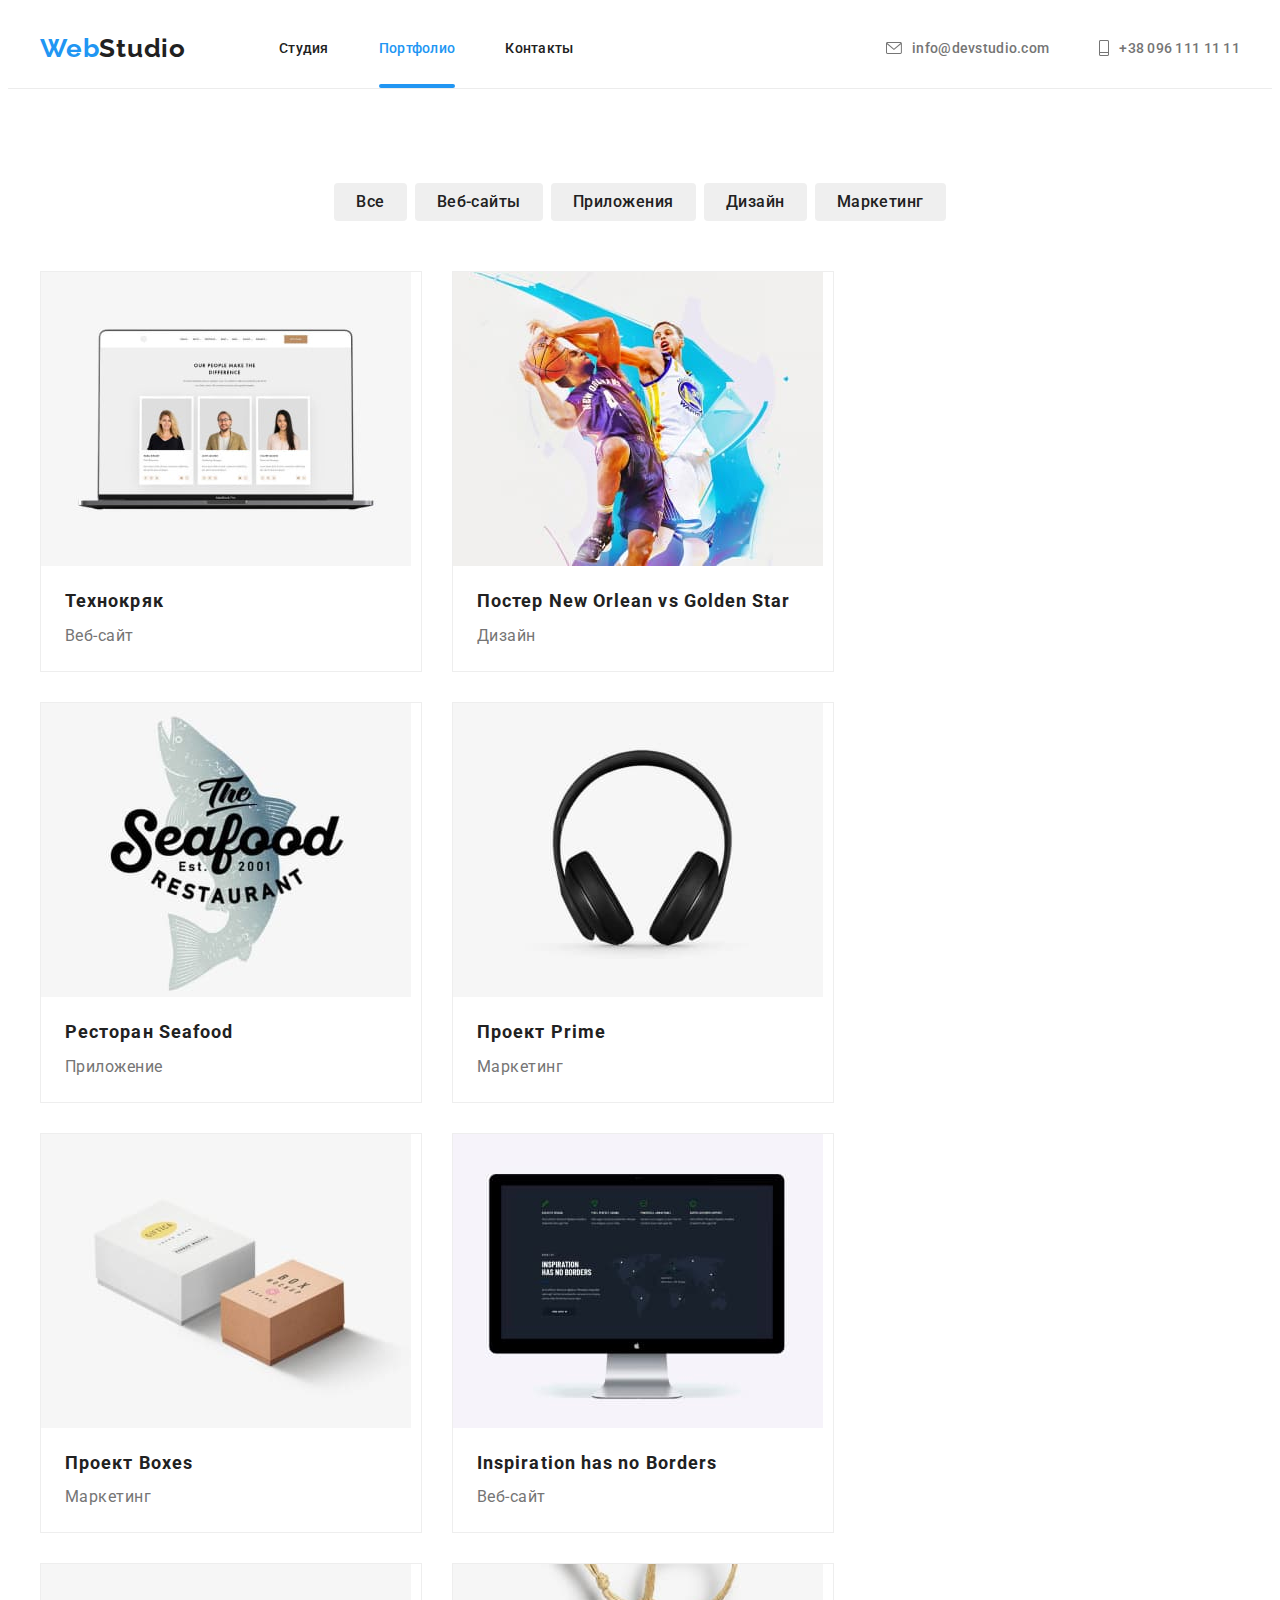
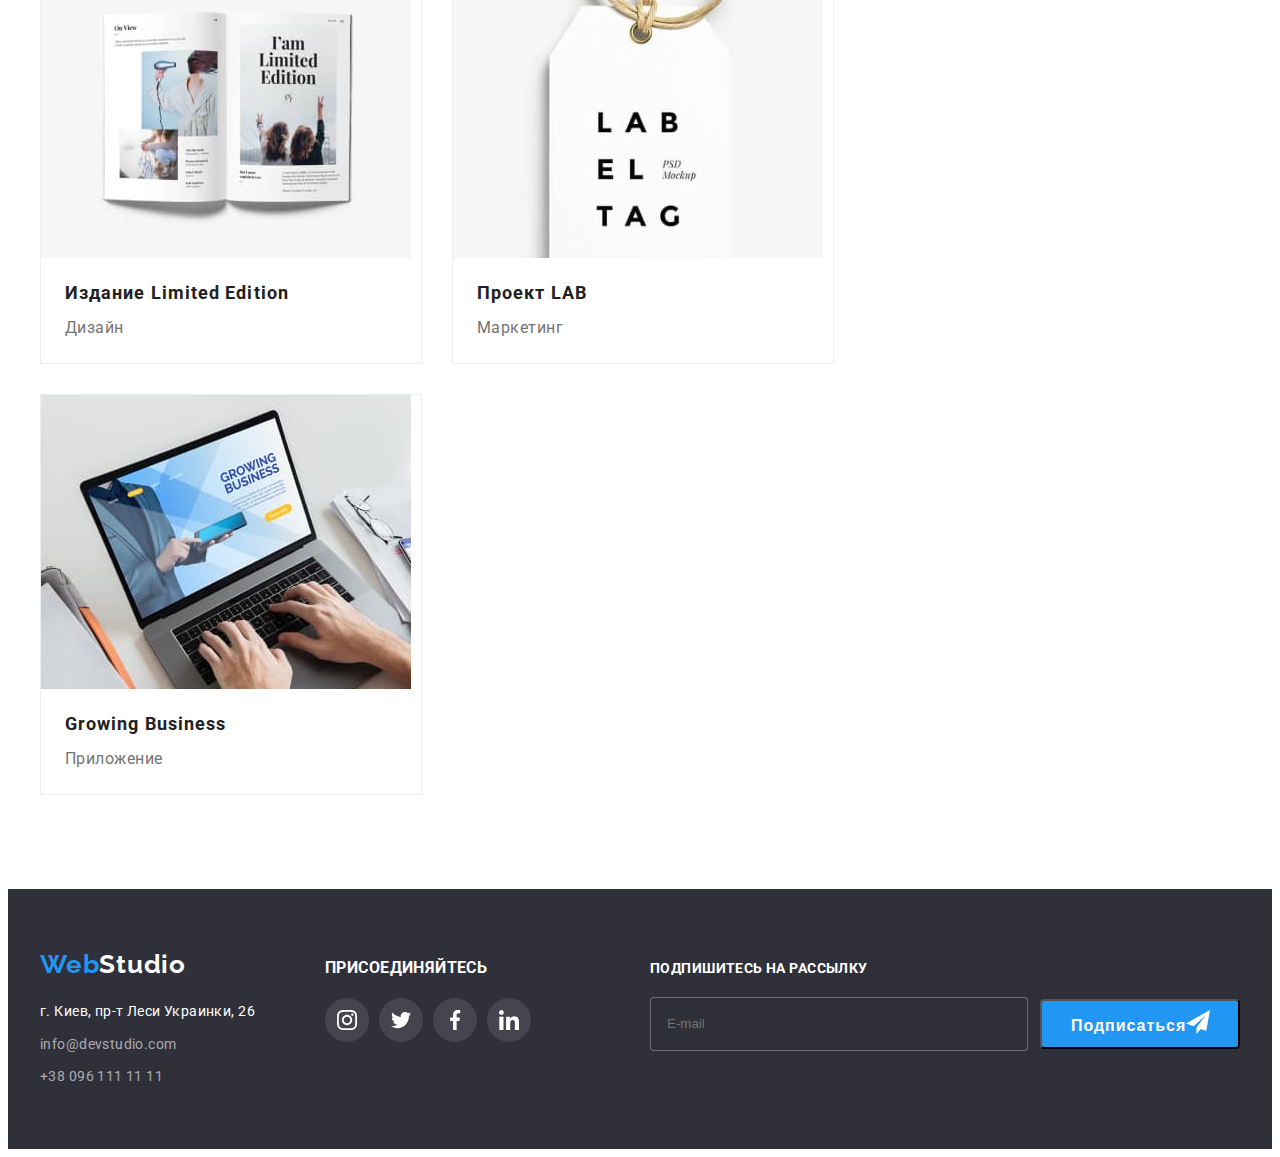
==== commit d8aeeb1d: "120621" ====
--- a/portfolio.html
+++ b/portfolio.html
@@ -264,14 +264,16 @@
                 
     <form class="form-sub">
         <h3 class="title-footer-link">Подпишитесь на рассылку</h3>
+        <div class="subs">
                 <label>
                     <input type="email" name="email" placeholder="E-mail" />
                 </label>
                 <button  class="btn-subsckript" type="submit">Подписаться 
                     <svg class="telegram-icon" width="24" height="24">
-                        <use href="./images/modalstyle/modal.svg#icon-send"></use>
+                        <use href="./images/modalstyle/mod.svg#icon-send"></use>
                     </svg>
                 </button>
+                </div>
             </form>
             </div>
             </footer>
--- a/css/styles.css
+++ b/css/styles.css
@@ -610,6 +610,13 @@
 .address {
   font-style: normal;
 }
+.address-footer:focus,
+.address-footer:hover,
+.link-footer:hover,
+.link-footer:focus {
+  color: var(--accent-text-color);
+}
+
 .title-footer-link {
   font-weight: 700;
   font-size: 14px;
@@ -620,6 +627,7 @@
 
 .footer-social1 {
   margin-left: 70px;
+  margin-right: 76px;
 }
 
 .icon-list-social-footer {
@@ -640,10 +648,10 @@
   letter-spacing: 0.06em;
   text-align: center;
   padding: 10px 29px;
-  min-width: 200px;
-
   width: 200px;
   height: 50px;
+  margin-top: 20px;
+
   color: var(--link-text-color);
   background-color: var(--accent-text-color);
 
@@ -669,7 +677,7 @@
 .form-sub {
   display: inline-block;
   flex-direction: column;
-  margin-left: 93px;
+  margin-left: auto;
 }
 .form-sub input {
   background-color: var(--background-hero-footer-color);
@@ -684,6 +692,10 @@
 
   border-radius: 4px;
 }
+.subs {
+  display: inline-flex;
+  align-items: center;
+}
 /* end рассылка*/
 
 /* button */
@@ -769,7 +781,6 @@
   transform: translate(-50%, -50%) scale(1);
 
   width: 528px;
-  height: 581px;
   padding: 40px;
 
   background-color: var(--link-text-color);
@@ -802,11 +813,6 @@
   color: var(--accent-text-color);
   fill: var(--accent-text-color);
 }
-/*.close:hover,
-.close:focus {
-  color: var(--accent-text-color);
-  fill: var(--accent-text-color);
-}*/
 
 .title-modal {
   font-weight: 700;
@@ -845,11 +851,10 @@
 
 .form-input {
   width: 448px;
-  height: 40px;
+
   cursor: pointer;
   border: 1px solid rgba(33, 33, 33, 0.2);
-  margin-bottom: 10px;
-  padding-left: 32px;
+  border-radius: 4px;
 }
 .form-input:focus {
   border-color: var(--accent-text-color);
@@ -866,6 +871,7 @@
   width: 448px;
   height: 120px;
   resize: none;
+  border-radius: 4px;
 
   border: 1px solid rgba(33, 33, 33, 0.2);
 }
@@ -917,7 +923,7 @@
 .icon-form {
   position: absolute;
   left: 12px;
-  top: 30px;
+  top: 19px;
 
   width: 18px;
   height: 18px;
